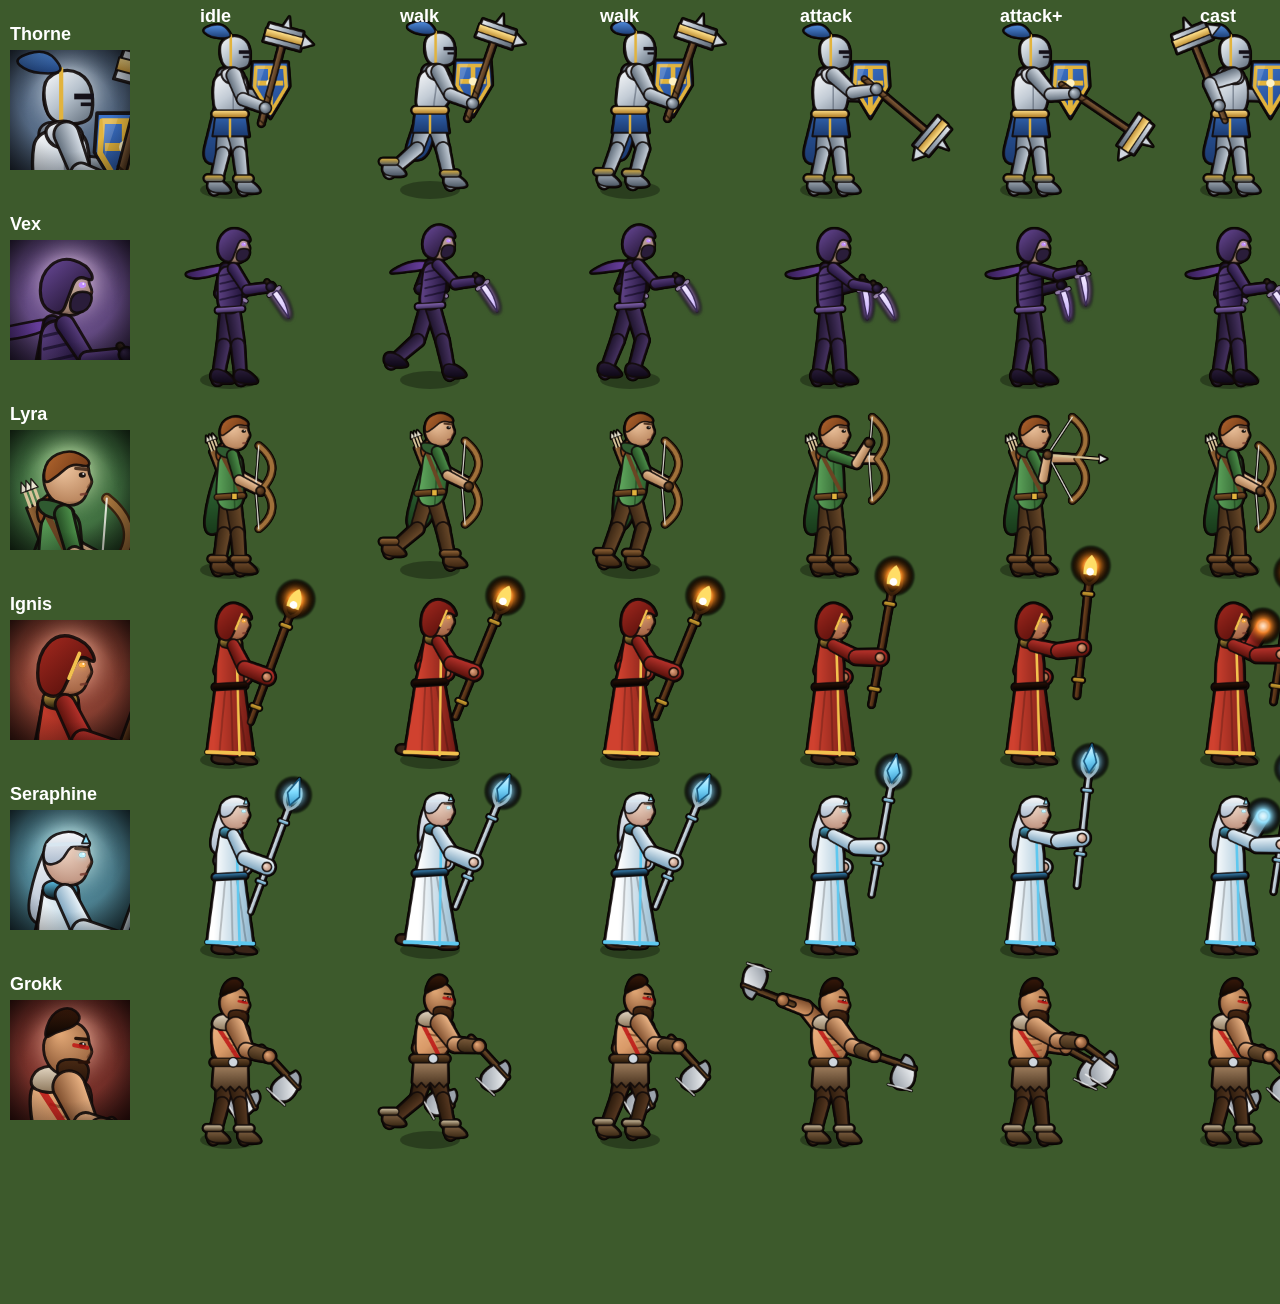
==== herolines/tools/heroes.html @ 20405f90 "Replace circle heroes with rigged upright character art - New js/heroart.js: skeleton-posed 3/4-view" ====
<!doctype html><html><body style="margin:0;background:#3d5a2c">
<canvas id="c" width="1500" height="1300"></canvas>
<script src="../js/data.js"></script><script src="../js/util.js"></script><script src="../js/art.js"></script><script src="../js/heroart.js"></script>
<script>
// Model sheet for hero art: idle / walk / walk / attack / cast, plus portraits.
const c = document.getElementById('c'), x = c.getContext('2d');
x.font = 'bold 18px sans-serif'; x.fillStyle = '#fff';
const poses = [['idle', {}], ['walk', { moving: true, walk: 0.9 }], ['walk', { moving: true, walk: 2.6 }], ['attack', { animAtk: 0.75 }], ['attack+', { animAtk: 0.45 }], ['cast', { animCast: 0.8 }]];
HEROES.forEach((d, row) => {
  const y = 190 + row * 190;
  x.fillStyle = '#fff'; x.fillText(d.name, 10, y - 150);
  x.drawImage(HeroArt.portrait(d.id, 120), 10, y - 140, 120, 120);
  poses.forEach(([n, o], i) => {
    const h = Object.assign({ id: d.id + i, def: d, animAtk: 0, animCast: 0, walk: 0, moving: false, facing: 0 }, o);
    x.save(); x.translate(230 + i * 200, y);
    x.fillStyle = 'rgba(0,0,0,0.3)'; x.beginPath(); x.ellipse(0, 0, 30, 9, 0, 0, 7); x.fill();
    HeroArt.draw(x, h, 0.5, 160, 1.5);
    x.restore();
    if (row === 0) { x.fillStyle = '#fff'; x.fillText(n, 200 + i * 200, 22); }
  });
});
</script></body></html>
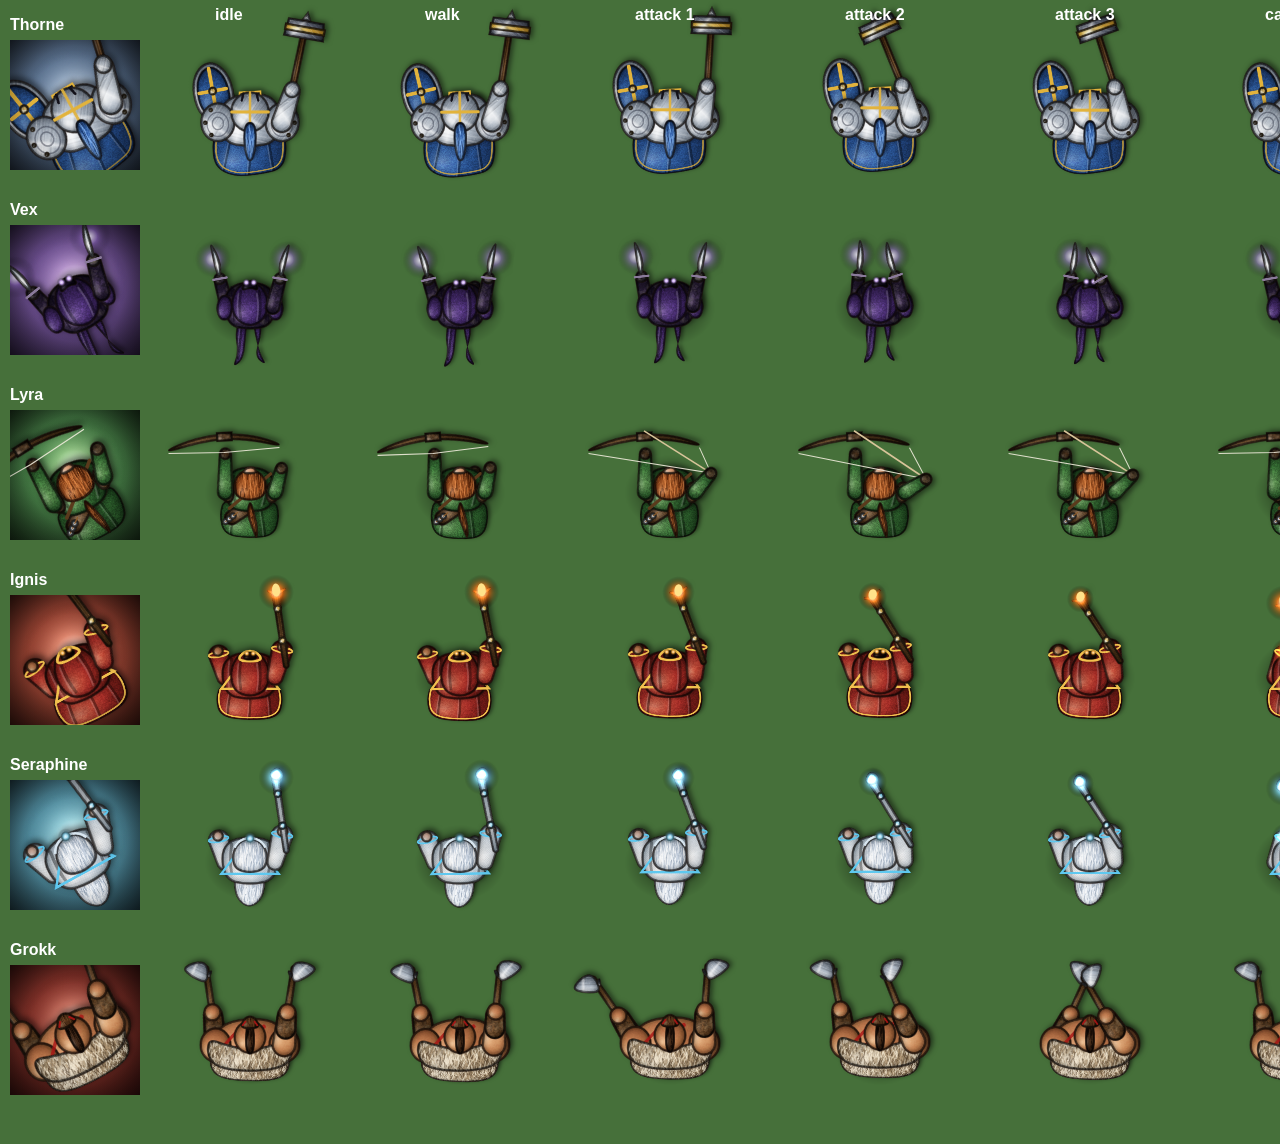
==== commit 174b2a70: "Repaint heroes as textured top-down characters with spring animation Replaces the upright stick-rig " ====
--- a/herolines/tools/heroes.html
+++ b/herolines/tools/heroes.html
@@ -1,22 +1,27 @@
-<!doctype html><html><body style="margin:0;background:#3d5a2c">
-<canvas id="c" width="1500" height="1300"></canvas>
+<!doctype html><html><body style="margin:0;background:#46703a">
+<canvas id="c" width="1500" height="1140"></canvas>
 <script src="../js/data.js"></script><script src="../js/util.js"></script><script src="../js/art.js"></script><script src="../js/heroart.js"></script>
 <script>
-// Model sheet for hero art: idle / walk / walk / attack / cast, plus portraits.
+// Model sheet for hero art (top-down): idle / walking / attack frames / cast, plus portraits.
 const c = document.getElementById('c'), x = c.getContext('2d');
-x.font = 'bold 18px sans-serif'; x.fillStyle = '#fff';
-const poses = [['idle', {}], ['walk', { moving: true, walk: 0.9 }], ['walk', { moving: true, walk: 2.6 }], ['attack', { animAtk: 0.75 }], ['attack+', { animAtk: 0.45 }], ['cast', { animCast: 0.8 }]];
+x.font = 'bold 16px sans-serif';
+const cols = [['idle', {}, 0], ['walk', { moving: true }, 0.35], ['attack 1', { animAtk: 0.85 }, 0], ['attack 2', { animAtk: 0.6 }, 0], ['attack 3', { animAtk: 0.3 }, 0], ['cast', { animCast: 0.8 }, 0]];
 HEROES.forEach((d, row) => {
-  const y = 190 + row * 190;
-  x.fillStyle = '#fff'; x.fillText(d.name, 10, y - 150);
-  x.drawImage(HeroArt.portrait(d.id, 120), 10, y - 140, 120, 120);
-  poses.forEach(([n, o], i) => {
-    const h = Object.assign({ id: d.id + i, def: d, animAtk: 0, animCast: 0, walk: 0, moving: false, facing: 0 }, o);
-    x.save(); x.translate(230 + i * 200, y);
-    x.fillStyle = 'rgba(0,0,0,0.3)'; x.beginPath(); x.ellipse(0, 0, 30, 9, 0, 0, 7); x.fill();
-    HeroArt.draw(x, h, 0.5, 160, 1.5);
+  const y = 110 + row * 185;
+  x.fillStyle = '#fff'; x.fillText(d.name, 10, y - 80);
+  x.drawImage(HeroArt.portrait(d.id, 130), 10, y - 70, 130, 130);
+  cols.forEach(([n, o, runT], i) => {
+    const h = Object.assign({ id: d.id + i, def: d, animAtk: 0, animCast: 0, moving: false, facing: -Math.PI / 2, ms: 290 }, o);
+    // run the spring animation for a moment so poses settle like in-game
+    let t = 0;
+    const atk = h.animAtk; h.animAtk = 0;
+    for (let k = 0; k < 40; k++) { t += 1 / 60; HeroArt.draw(document.createElement('canvas').getContext('2d'), h, t, 1); }
+    if (atk) { h.animAtk = 1; while (h.animAtk > atk) { t += 1 / 60; h.animAtk -= 4 / 60; HeroArt.draw(document.createElement('canvas').getContext('2d'), h, t, 1); } }
+    x.save(); x.translate(250 + i * 210, y + 10);
+    x.drawImage(Art.soft('rgba(0,0,0,0.6)'), -45, -35, 90, 75);
+    HeroArt.draw(x, h, t, 34);
     x.restore();
-    if (row === 0) { x.fillStyle = '#fff'; x.fillText(n, 200 + i * 200, 22); }
+    if (row === 0) { x.fillStyle = '#fff'; x.fillText(n, 215 + i * 210, 20); }
   });
 });
 </script></body></html>
